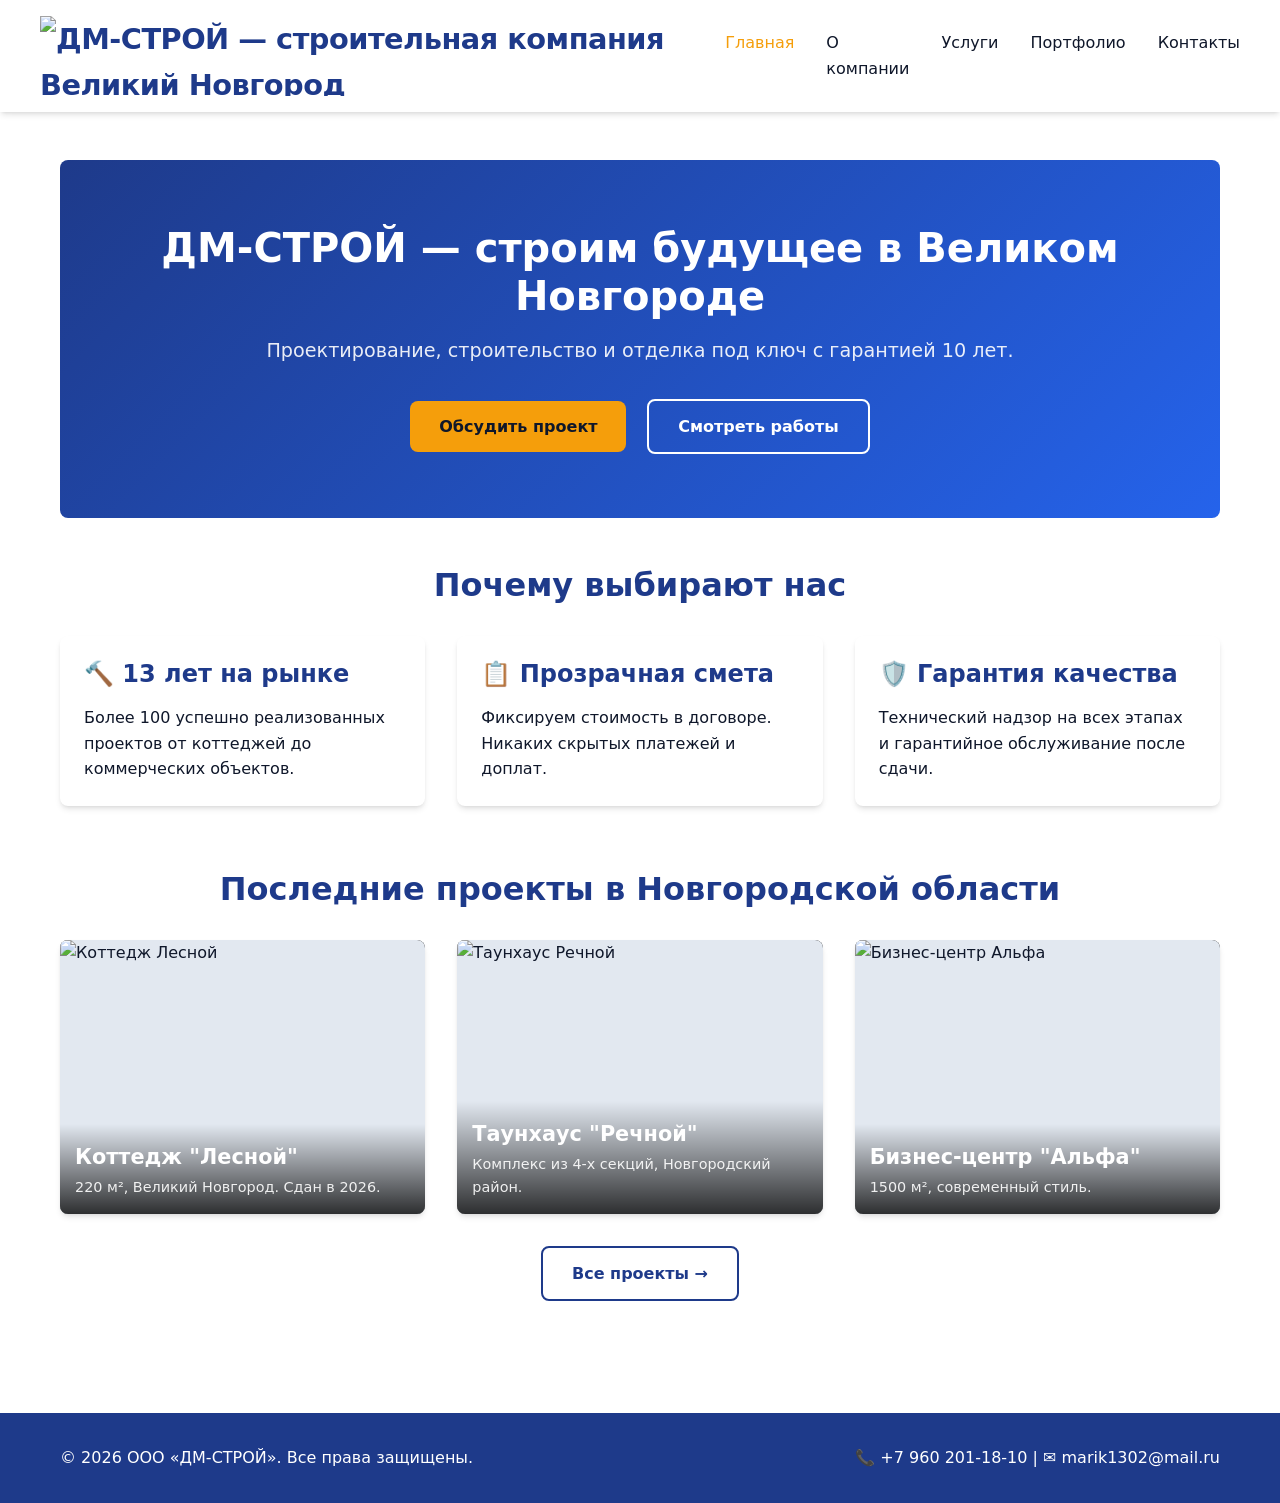
==== index.html @ 9c262db0 "Add files via upload" ====
<!DOCTYPE html>
<html lang="ru">
<head>
    <meta charset="UTF-8">
    <meta name="viewport" content="width=device-width, initial-scale=1.0">
    <title>ДМ-СТРОЙ — Строительство в Великом Новгороде</title>
    <link rel="stylesheet" href="style.css">
    <link rel="icon" type="image/jpg" href="img/logo.jpg">
</head>
<body>
    <header class="site-header">
        <div class="container header-inner">
            <a href="index.html" class="logo">
                <img src="img/logo.jpg" alt="ДМ-СТРОЙ — строительная компания Великий Новгород" style="height: 80px; width: auto;">
            </a>
            <button class="menu-toggle" aria-label="Меню">☰</button>
            <ul class="nav-menu">
                <li><a href="index.html">Главная</a></li>
                <li><a href="about.html">О компании</a></li>
                <li><a href="services.html">Услуги</a></li>
                <li><a href="portfolio.html">Портфолио</a></li>
                <li><a href="contact.html">Контакты</a></li>
            </ul>
        </div>
    </header>

    <main>
        <div class="container">
            <section class="hero">
                <h1>ДМ-СТРОЙ — строим будущее в Великом Новгороде</h1>
                <p style="font-size: 1.2rem; margin-bottom: 2rem; opacity: 0.9;">Проектирование, строительство и отделка под ключ с гарантией 10 лет.</p>
                <a href="contact.html" class="btn btn-primary">Обсудить проект</a>
                <a href="portfolio.html" class="btn btn-outline" style="margin-left: 1rem; background: transparent; color: white; border-color: white;">Смотреть работы</a>
            </section>

            <section style="margin-bottom: 4rem;">
                <h2 style="text-align: center;">Почему выбирают нас</h2>
                <div class="card-grid">
                    <div class="card">
                        <div class="card-content">
                            <h3>🔨 13 лет на рынке</h3>
                            <p>Более 100 успешно реализованных проектов от коттеджей до коммерческих объектов.</p>
                        </div>
                    </div>
                    <div class="card">
                        <div class="card-content">
                            <h3>📋 Прозрачная смета</h3>
                            <p>Фиксируем стоимость в договоре. Никаких скрытых платежей и доплат.</p>
                        </div>
                    </div>
                    <div class="card">
                        <div class="card-content">
                            <h3>🛡️ Гарантия качества</h3>
                            <p>Технический надзор на всех этапах и гарантийное обслуживание после сдачи.</p>
                        </div>
                    </div>
                </div>
            </section>

            <section style="margin-bottom: 4rem;">
                <h2 style="text-align: center;">Последние проекты в Новгородской области</h2>
                <div class="card-grid">
                    <!-- Карточка 1 -->
                    <div class="card portfolio-card">
                        <div class="card-image">
                            <img src="https://placehold.co/600x400/1e3a8a/white?text=фото+1" alt="Коттедж Лесной">
                            <div class="card-overlay">
                                <h3>Коттедж "Лесной"</h3>
                                <p>220 м², Великий Новгород. Сдан в 2026.</p>
                            </div>
                        </div>
                    </div>
                    <!-- Карточка 2 -->
                    <div class="card portfolio-card">
                        <div class="card-image">
                            <img src="https://placehold.co/600x400/1e3a8a/white?text=фото+2" alt="Таунхаус Речной">
                            <div class="card-overlay">
                                <h3>Таунхаус "Речной"</h3>
                                <p>Комплекс из 4-х секций, Новгородский район.</p>
                            </div>
                        </div>
                    </div>
                    <!-- Карточка 3 -->
                    <div class="card portfolio-card">
                        <div class="card-image">
                            <img src="https://placehold.co/600x400/1e3a8a/white?text=фото+3" alt="Бизнес-центр Альфа">
                            <div class="card-overlay">
                                <h3>Бизнес-центр "Альфа"</h3>
                                <p>1500 м², современный стиль.</p>
                            </div>
                        </div>
                    </div>
                </div>
                <div style="text-align: center; margin-top: 2rem;">
                    <a href="portfolio.html" class="btn btn-outline">Все проекты →</a>
                </div>
            </section>
        </div>
    </main>

    <footer class="site-footer">
        <div class="container footer-inner">
            <p>&copy; 2026 ООО «ДМ-СТРОЙ». Все права защищены.</p>
            <p>📞 +7 960 201-18-10 | ✉️ marik1302@mail.ru</p>
        </div>
    </footer>

    <script src="script.js"></script>
</body>
</html>
---- style.css ----
/* style.css - Основные стили строительной компании */

:root {
    --primary: #1e3a8a; /* Темно-синий, ассоциируется с надежностью */
    --secondary: #f59e0b; /* Янтарный - акцентный цвет */
    --light: #f8fafc;
    --dark: #0f172a;
    --gray: #64748b;
    --border-radius: 8px;
    --box-shadow: 0 4px 6px -1px rgb(0 0 0 / 0.1), 0 2px 4px -2px rgb(0 0 0 / 0.1);
}

* {
    margin: 0;
    padding: 0;
    box-sizing: border-box;
}

body {
    font-family: 'Inter', system-ui, -apple-system, sans-serif;
    line-height: 1.6;
    color: var(--dark);
    background-color: #ffffff;
    display: flex;
    flex-direction: column;
    min-height: 100vh;
}

/* Типографика */
h1, h2, h3 {
    font-weight: 700;
    line-height: 1.2;
    margin-bottom: 1rem;
    color: var(--primary);
}

h1 { font-size: 2.5rem; }
h2 { font-size: 2rem; }
h3 { font-size: 1.5rem; }

a {
    text-decoration: none;
    color: inherit;
}

.container {
    max-width: 1200px;
    margin: 0 auto;
    padding: 0 20px;
}

/* Шапка */
.site-header {
    background: white;
    box-shadow: var(--box-shadow);
    position: sticky;
    top: 0;
    z-index: 100;
}

.header-inner {
    display: flex;
    justify-content: space-between;
    align-items: center;
    padding: 1rem 0;
}

.logo {
    font-size: 1.8rem;
    font-weight: 800;
    color: var(--primary);
    letter-spacing: -0.5px;
}

.logo span {
    color: var(--secondary);
}

/* Если логотип — изображение */
.logo img {
    display: block;
    height: 80px;
    width: auto;
}

.nav-menu {
    display: flex;
    gap: 2rem;
    list-style: none;
}

.nav-menu a {
    font-weight: 500;
    transition: color 0.2s;
}

.nav-menu a:hover,
.nav-menu a.active {
    color: var(--secondary);
}

.menu-toggle {
    display: none;
    background: none;
    border: 1px solid var(--gray);
    padding: 0.5rem 1rem;
    border-radius: var(--border-radius);
    cursor: pointer;
    font-size: 1.2rem;
}

/* Основной контент */
main {
    flex: 1;
    padding: 3rem 0;
}

/* Кнопки */
.btn {
    display: inline-block;
    padding: 0.8rem 1.8rem;
    border-radius: var(--border-radius);
    font-weight: 600;
    transition: all 0.2s;
    border: none;
    cursor: pointer;
    text-align: center;
}

.btn-primary {
    background: var(--secondary);
    color: var(--dark);
}

.btn-primary:hover {
    background: #d97706;
    transform: translateY(-2px);
    box-shadow: var(--box-shadow);
}

.btn-outline {
    background: transparent;
    border: 2px solid var(--primary);
    color: var(--primary);
}

.btn-outline:hover {
    background: var(--primary);
    color: white;
}

/* Карточки (общие) */
.card-grid {
    display: grid;
    grid-template-columns: repeat(auto-fit, minmax(280px, 1fr));
    gap: 2rem;
    margin-top: 2rem;
}

.card {
    background: white;
    border-radius: var(--border-radius);
    box-shadow: var(--box-shadow);
    overflow: hidden;
    transition: transform 0.2s;
}

.card:hover {
    transform: translateY(-5px);
}

.card img {
    width: 100%;
    height: 220px;
    object-fit: cover;
    background: #e2e8f0;
}

.card-content {
    padding: 1.5rem;
}

/* Специфические стили для карточек портфолио (оверлей) */
.portfolio-card {
    position: relative;
    overflow: hidden;
    border-radius: var(--border-radius);
    box-shadow: var(--box-shadow);
    background: #000;
}

.portfolio-card .card-image {
    position: relative;
    width: 100%;
    padding-bottom: 75%; /* Соотношение 4:3 */
    overflow: hidden;
}

.portfolio-card .card-image img {
    position: absolute;
    top: 0;
    left: 0;
    width: 100%;
    height: 100%;
    object-fit: cover;
    transition: transform 0.3s ease;
}

.portfolio-card:hover .card-image img {
    transform: scale(1.05);
}

.portfolio-card .card-overlay {
    position: absolute;
    bottom: 0;
    left: 0;
    right: 0;
    background: linear-gradient(to top, rgba(0,0,0,0.8) 0%, rgba(0,0,0,0) 100%);
    color: white;
    padding: 20px 15px 15px;
    text-align: left;
}

.portfolio-card .card-overlay h3 {
    color: white;
    margin-bottom: 5px;
    font-size: 1.3rem;
    line-height: 1.3;
}

.portfolio-card .card-overlay p {
    margin: 0;
    font-size: 0.9rem;
    opacity: 0.9;
}

/* Футер */
.site-footer {
    background: var(--primary);
    color: white;
    padding: 2rem 0;
    margin-top: auto;
}

.footer-inner {
    display: flex;
    justify-content: space-between;
    align-items: center;
}

/* Адаптивность */
@media (max-width: 768px) {
    h1 { font-size: 2rem; }
    h2 { font-size: 1.6rem; }
    
    .header-inner {
        flex-wrap: wrap;
    }
    
    .menu-toggle {
        display: block;
    }
    
    .nav-menu {
        display: none;
        width: 100%;
        flex-direction: column;
        gap: 1rem;
        padding: 1rem 0;
        text-align: center;
    }
    
    .nav-menu.active {
        display: flex;
    }
    
    .footer-inner {
        flex-direction: column;
        text-align: center;
        gap: 1rem;
    }

    .portfolio-card .card-overlay h3 {
        font-size: 1.1rem;
    }
}

/* Стили для hero и about-content (оставлены для совместимости) */
.hero {
    background: linear-gradient(135deg, var(--primary) 0%, #2563eb 100%);
    color: white;
    padding: 4rem 2rem;
    border-radius: var(--border-radius);
    margin-bottom: 3rem;
    text-align: center;
}

.hero h1 {
    color: white;
}

.about-content {
    display: grid;
    grid-template-columns: 1fr 1fr;
    gap: 3rem;
    align-items: center;
}

.contact-form {
    max-width: 600px;
    margin: 0 auto;
    display: flex;
    flex-direction: column;
    gap: 1rem;
}

.contact-form input,
.contact-form textarea {
    padding: 0.8rem;
    border: 1px solid #cbd5e1;
    border-radius: var(--border-radius);
    font-family: inherit;
}

.contact-form button {
    align-self: flex-start;
}
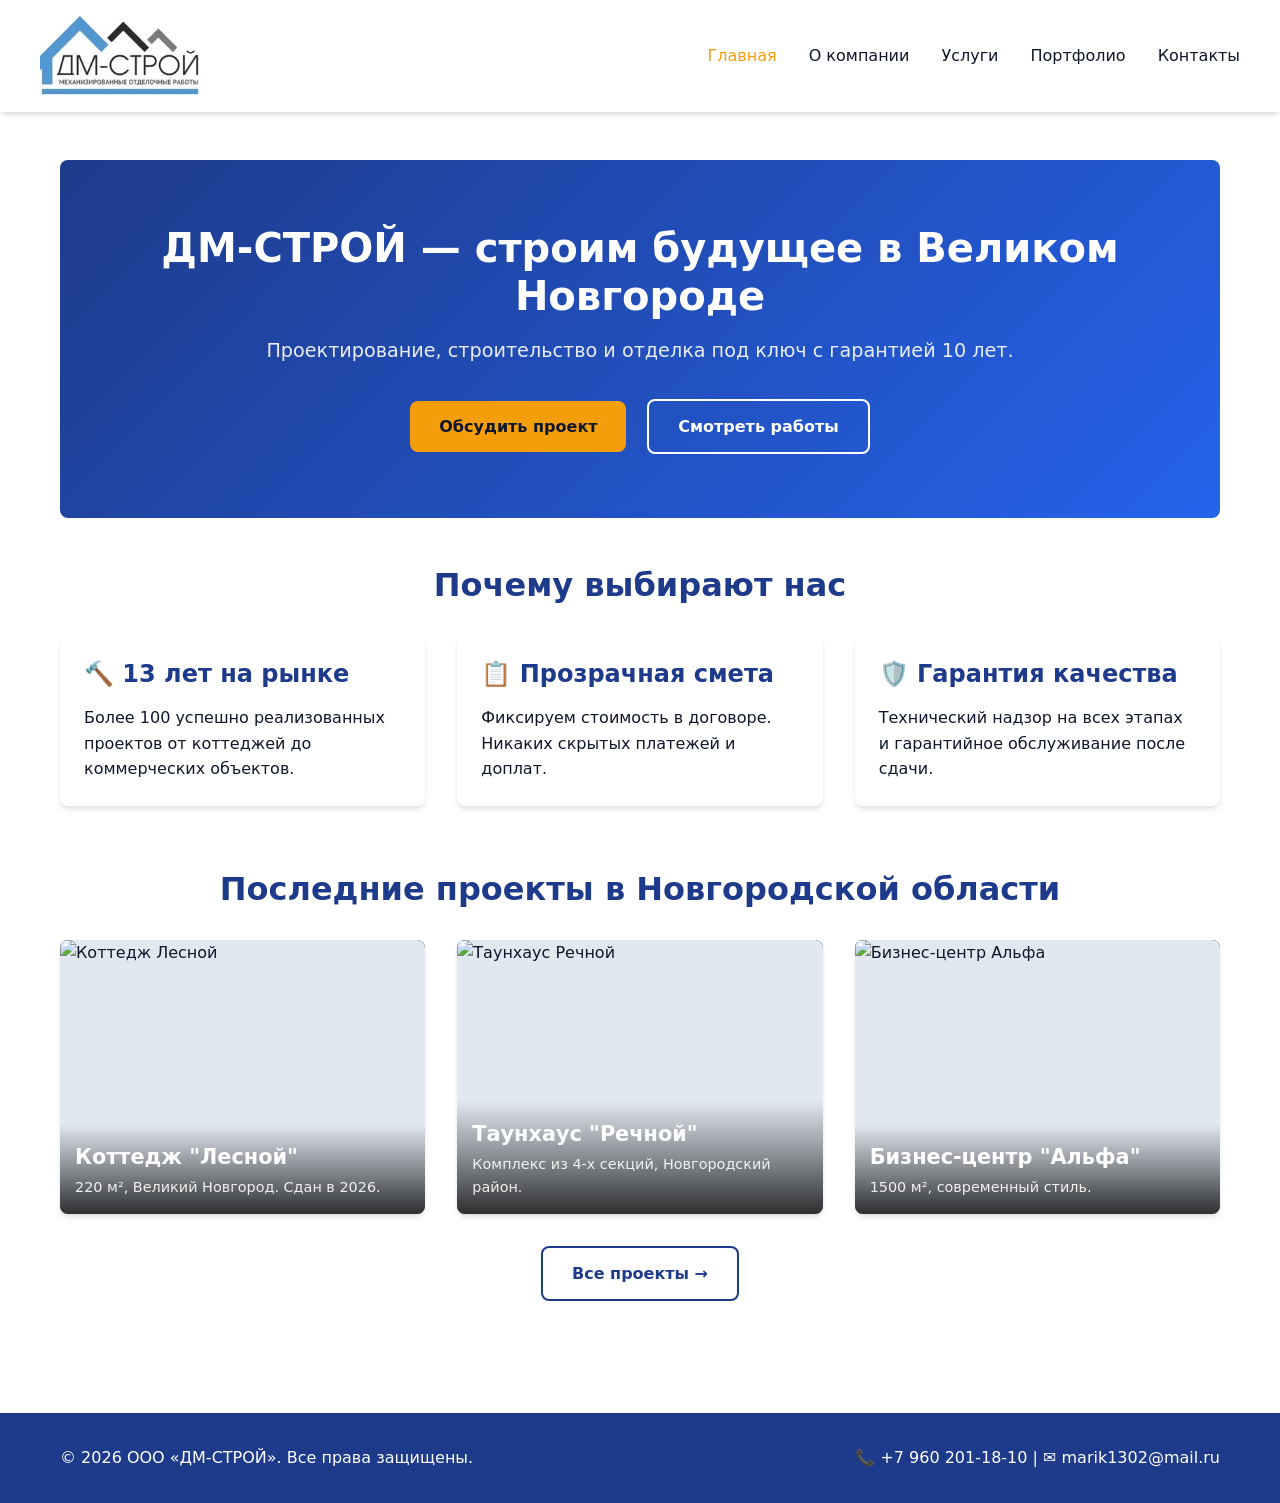
==== commit 23707acd: "добавлен favicon" ====
--- a/index.html
+++ b/index.html
@@ -5,7 +5,7 @@
     <meta name="viewport" content="width=device-width, initial-scale=1.0">
     <title>ДМ-СТРОЙ — Строительство в Великом Новгороде</title>
     <link rel="stylesheet" href="style.css">
-    <link rel="icon" type="image/jpg" href="img/logo.jpg">
+    <link rel="icon" type="image/x-icon" href="img/favicon.ico">
 </head>
 <body>
     <header class="site-header">
@@ -107,4 +107,4 @@
 
     <script src="script.js"></script>
 </body>
-</html>+</html>
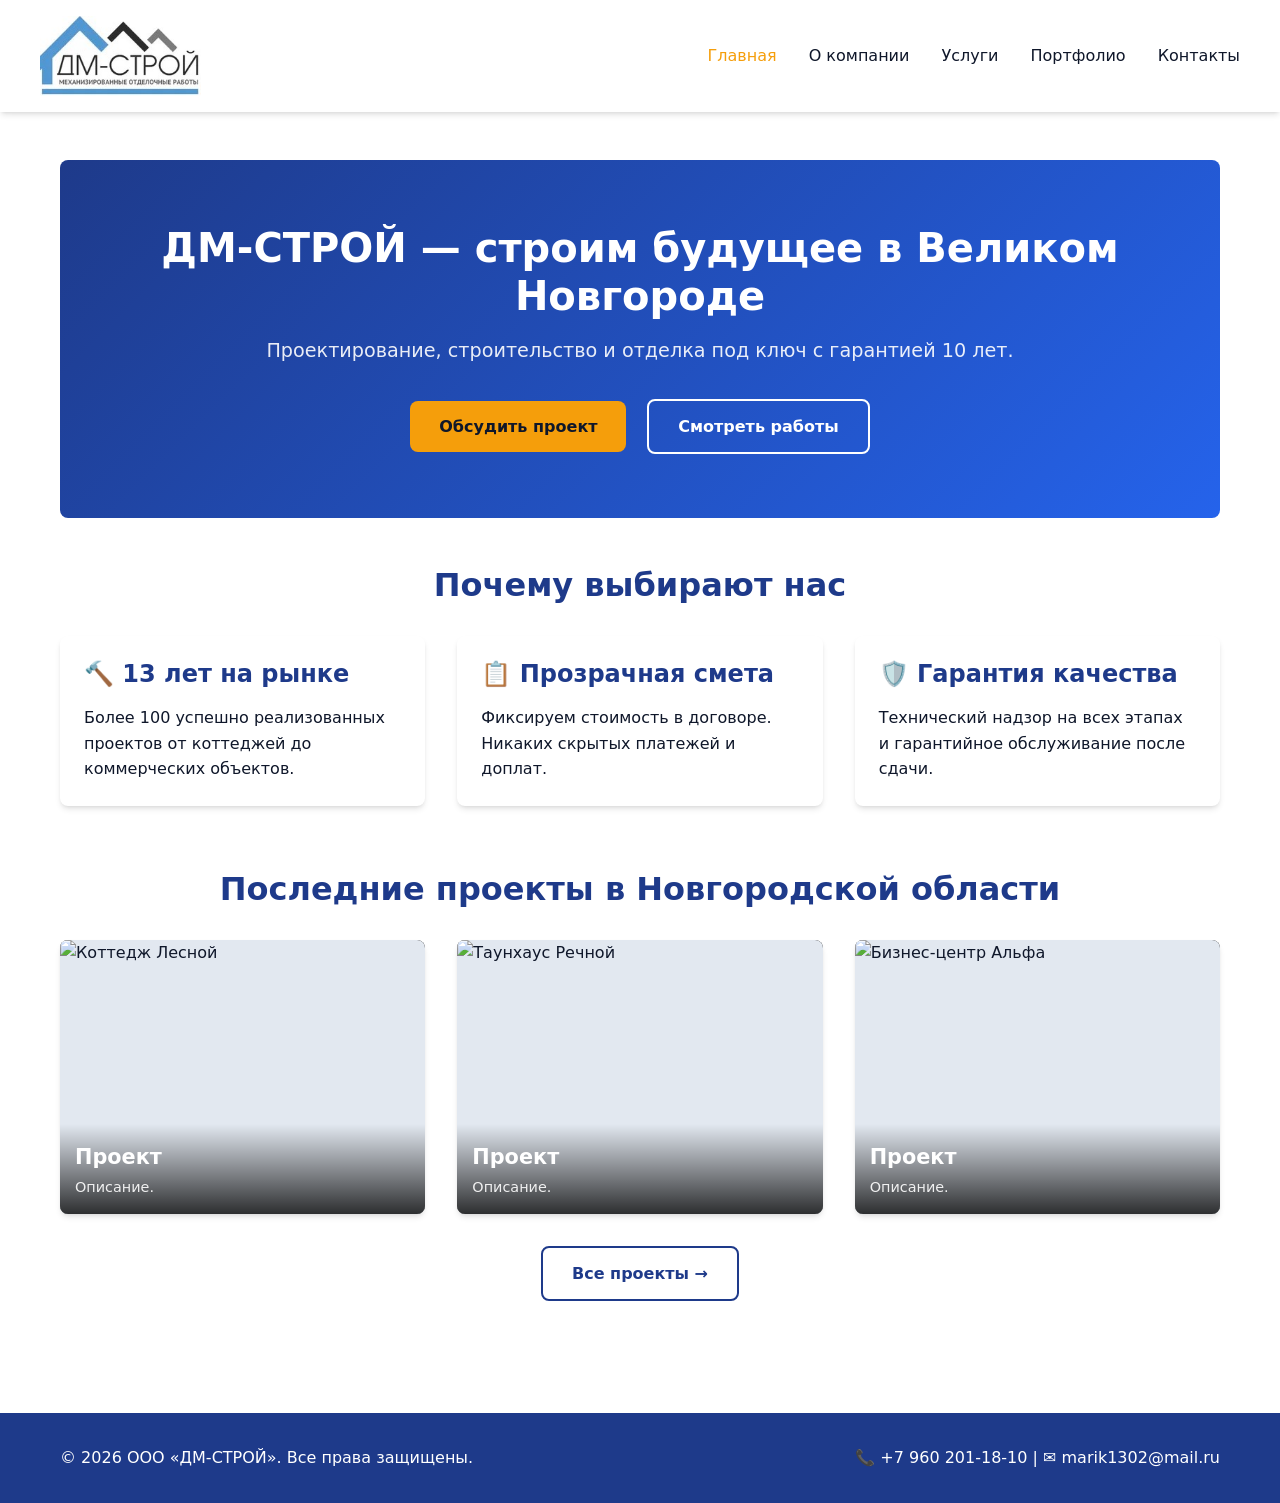
==== commit 030ac359: "Удалены комментарии, изменены карточки с проектами" ====
--- a/index.html
+++ b/index.html
@@ -60,33 +60,30 @@
             <section style="margin-bottom: 4rem;">
                 <h2 style="text-align: center;">Последние проекты в Новгородской области</h2>
                 <div class="card-grid">
-                    <!-- Карточка 1 -->
                     <div class="card portfolio-card">
                         <div class="card-image">
                             <img src="https://placehold.co/600x400/1e3a8a/white?text=фото+1" alt="Коттедж Лесной">
                             <div class="card-overlay">
-                                <h3>Коттедж "Лесной"</h3>
-                                <p>220 м², Великий Новгород. Сдан в 2026.</p>
+                                <h3>Проект</h3>
+                                <p>Описание.</p>
                             </div>
                         </div>
                     </div>
-                    <!-- Карточка 2 -->
                     <div class="card portfolio-card">
                         <div class="card-image">
                             <img src="https://placehold.co/600x400/1e3a8a/white?text=фото+2" alt="Таунхаус Речной">
                             <div class="card-overlay">
-                                <h3>Таунхаус "Речной"</h3>
-                                <p>Комплекс из 4-х секций, Новгородский район.</p>
+                                <h3>Проект</h3>
+                                <p>Описание.</p>
                             </div>
                         </div>
                     </div>
-                    <!-- Карточка 3 -->
                     <div class="card portfolio-card">
                         <div class="card-image">
                             <img src="https://placehold.co/600x400/1e3a8a/white?text=фото+3" alt="Бизнес-центр Альфа">
                             <div class="card-overlay">
-                                <h3>Бизнес-центр "Альфа"</h3>
-                                <p>1500 м², современный стиль.</p>
+                                <h3>Проект</h3>
+                                <p>Описание.</p>
                             </div>
                         </div>
                     </div>
